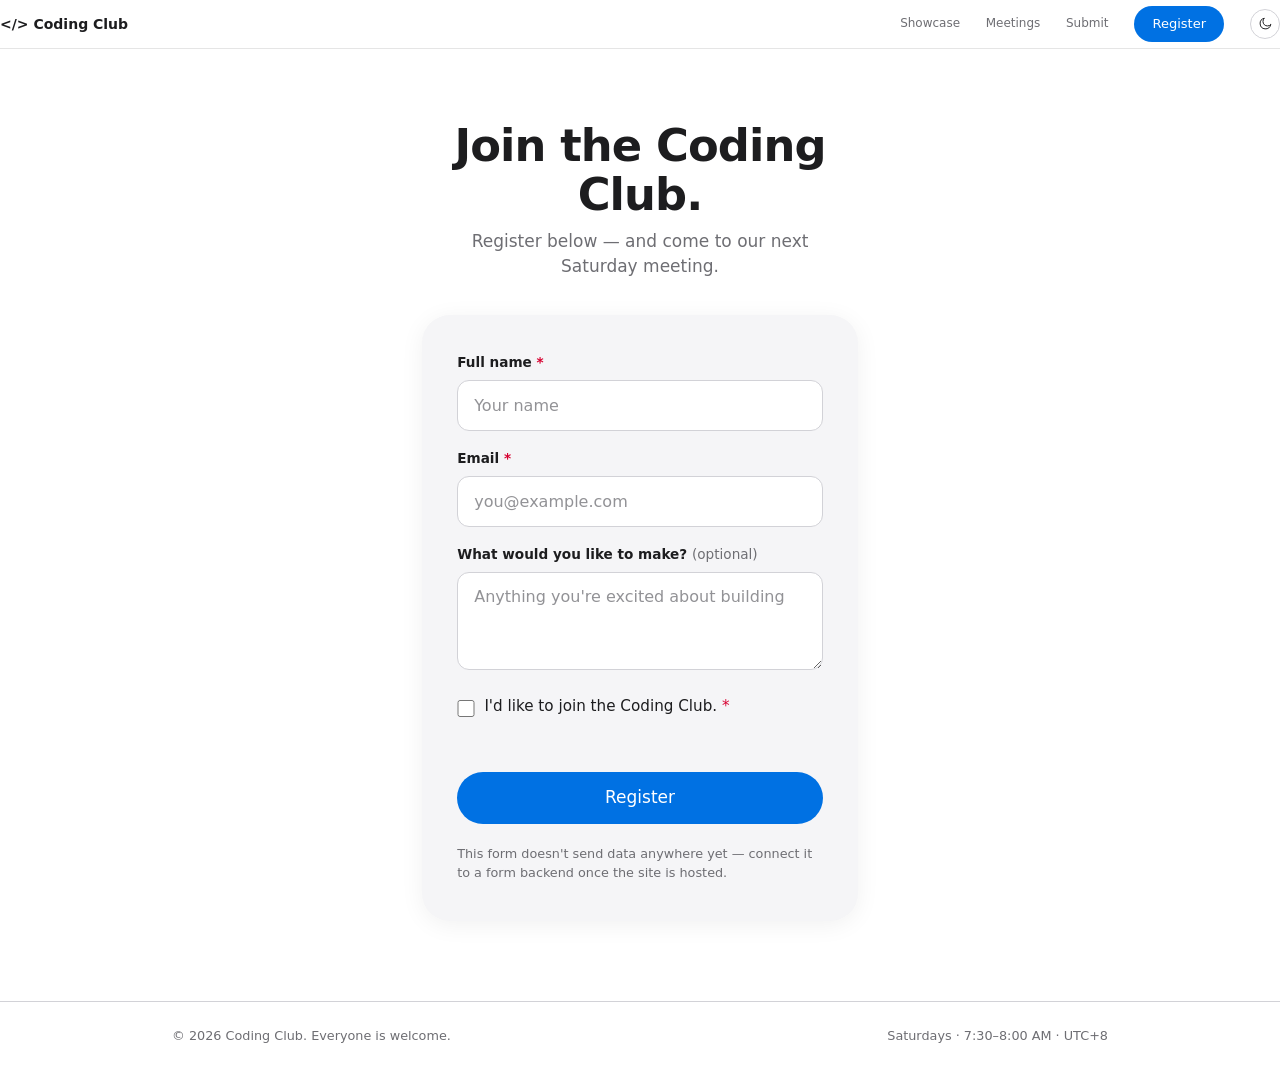
==== register.html @ 9e3baac1 "Coding Club website" ====
<!DOCTYPE html>
<html lang="en">
<head>
  <meta charset="UTF-8">
  <meta name="viewport" content="width=device-width, initial-scale=1.0">
  <meta name="description" content="Register to join the Coding Club.">
  <title>Register — Coding Club</title>
  <script>
    /* Apply saved theme before first paint (no flash). No saved value = follow system. */
    try {
      var t = localStorage.getItem('theme');
      if (t === 'dark' || t === 'light') document.documentElement.setAttribute('data-theme', t);
    } catch (e) {}
  </script>
  <link rel="stylesheet" href="style.css">
  <script src="theme.js" defer></script>
  <script src="site.js" defer></script>
</head>
<body>
  <nav class="nav">
    <div class="nav-inner">
      <a class="logo" href="index.html">&lt;/&gt; Coding Club</a>
      <div class="nav-links">
        <a href="index.html#showcase">Showcase</a>
        <a href="index.html#meetings">Meetings</a>
        <a href="submit.html">Submit</a>
        <a href="register.html" class="btn btn-primary">Register</a>
        <button class="theme-toggle" aria-label="Switch theme">
          <svg class="icon-sun" viewBox="0 0 24 24" fill="none" stroke="currentColor" stroke-width="1.6" stroke-linecap="round" aria-hidden="true">
            <circle cx="12" cy="12" r="4.2"></circle>
            <path d="M12 2.5v2.3M12 19.2v2.3M2.5 12h2.3M19.2 12h2.3M5 5l1.7 1.7M17.3 17.3L19 19M19 5l-1.7 1.7M6.7 17.3L5 19"></path>
          </svg>
          <svg class="icon-moon" viewBox="0 0 24 24" fill="none" stroke="currentColor" stroke-width="1.6" stroke-linecap="round" stroke-linejoin="round" aria-hidden="true">
            <path d="M20.4 13.9A8.6 8.6 0 1 1 10.1 3.6a6.8 6.8 0 0 0 10.3 10.3z"></path>
          </svg>
        </button>
      </div>
    </div>
  </nav>

  <main class="auth-wrap container">
    <h1>Join the Coding Club.</h1>
    <p class="page-sub">Register below — and come to our next Saturday meeting.</p>

    <form id="register-form" class="form-card" novalidate>
      <div class="form-row">
        <label for="reg-name">Full name <span class="required">*</span></label>
        <input type="text" id="reg-name" required autocomplete="name" placeholder="Your name">
      </div>

      <div class="form-row">
        <label for="reg-email">Email <span class="required">*</span></label>
        <input type="email" id="reg-email" required autocomplete="email" placeholder="you@example.com">
      </div>

      <div class="form-row">
        <label for="reg-msg">What would you like to make? <span class="muted">(optional)</span></label>
        <textarea id="reg-msg" rows="3" maxlength="500" placeholder="Anything you're excited about building"></textarea>
      </div>

      <div class="form-row checkbox-row">
        <input type="checkbox" id="reg-consent" required>
        <label for="reg-consent">I'd like to join the Coding Club. <span class="required">*</span></label>
      </div>

      <p id="reg-status" class="status" role="status" aria-live="polite"></p>
      <button type="submit" class="btn btn-primary btn-block">Register</button>

      <p class="form-note">This form doesn't send data anywhere yet — connect it to a form backend once the site is hosted.</p>
    </form>
  </main>

  <footer>
    <div class="container foot-inner">
      <p>© <span id="year"></span> Coding Club. Everyone is welcome.</p>
      <p>Saturdays · 7:30–8:00 AM · UTC+8</p>
    </div>
  </footer>

  <script>
    document.getElementById('register-form').addEventListener('submit', function (e) {
      e.preventDefault();
      var status = document.getElementById('reg-status');
      if (!this.checkValidity()) {
        status.textContent = 'Please fill in the required fields.';
        status.className = 'status error';
        return;
      }
      status.textContent = 'Thanks for registering. See you Saturday.';
      status.className = 'status success';
      this.reset();
    });
  </script>
</body>
</html>
---- style.css ----
/* ============================================================
   Coding Club — Apple-inspired stylesheet
   Follows the system theme by default; the nav toggle forces
   dark or light and remembers the choice (see theme.js).
   ============================================================ */

/* ---------- Light theme (default) ---------- */
:root {
  --bg: #ffffff;
  --bg-alt: #f5f5f7;
  --text: #1d1d1f;
  --muted: #6e6e73;
  --link: #0071e3;
  --btn-bg: #0071e3;
  --btn-hover: #0077ed;
  --btn-text: #ffffff;
  --card: #f5f5f7;
  --panel: #ffffff;
  --panel-border: transparent;
  --nav-bg: rgba(255, 255, 255, 0.72);
  --nav-border: rgba(0, 0, 0, 0.1);
  --hairline: #d2d2d7;
  --input-bg: #ffffff;
  --input-border: #d2d2d7;
  --band-bg: #1d1d1f;
  --band-text: #f5f5f7;
  --success: #1d8a3e;
  --danger: #d70030;
  --shadow: 0 4px 24px rgba(0, 0, 0, 0.06);
  color-scheme: light;
}

/* ---------- Dark theme (system preference) ---------- */
@media (prefers-color-scheme: dark) {
  :root:not([data-theme="light"]) {
    --bg: #000000;
    --bg-alt: #1d1d1f;
    --text: #f5f5f7;
    --muted: #86868b;
    --link: #2997ff;
    --btn-bg: #0071e3;
    --btn-hover: #0077ed;
    --btn-text: #ffffff;
    --card: #1d1d1f;
    --panel: #000000;
    --panel-border: rgba(255, 255, 255, 0.1);
    --nav-bg: rgba(22, 22, 23, 0.72);
    --nav-border: rgba(255, 255, 255, 0.12);
    --hairline: #424245;
    --input-bg: #0b0b0c;
    --input-border: #424245;
    --band-bg: #f5f5f7;
    --band-text: #1d1d1f;
    --success: #30d158;
    --danger: #ff453a;
    --shadow: 0 4px 24px rgba(0, 0, 0, 0.5);
    color-scheme: dark;
  }
}

/* ---------- Forced dark theme (toggle) ---------- */
:root[data-theme="dark"] {
  --bg: #000000;
  --bg-alt: #1d1d1f;
  --text: #f5f5f7;
  --muted: #86868b;
  --link: #2997ff;
  --btn-bg: #0071e3;
  --btn-hover: #0077ed;
  --btn-text: #ffffff;
  --card: #1d1d1f;
  --panel: #000000;
  --panel-border: rgba(255, 255, 255, 0.1);
  --nav-bg: rgba(22, 22, 23, 0.72);
  --nav-border: rgba(255, 255, 255, 0.12);
  --hairline: #424245;
  --input-bg: #0b0b0c;
  --input-border: #424245;
  --band-bg: #f5f5f7;
  --band-text: #1d1d1f;
  --success: #30d158;
  --danger: #ff453a;
  --shadow: 0 4px 24px rgba(0, 0, 0, 0.5);
  color-scheme: dark;
}

/* ---------- Forced light theme (toggle) ---------- */
:root[data-theme="light"] {
  --bg: #ffffff;
  --bg-alt: #f5f5f7;
  --text: #1d1d1f;
  --muted: #6e6e73;
  --link: #0071e3;
  --btn-bg: #0071e3;
  --btn-hover: #0077ed;
  --btn-text: #ffffff;
  --card: #f5f5f7;
  --panel: #ffffff;
  --panel-border: transparent;
  --nav-bg: rgba(255, 255, 255, 0.72);
  --nav-border: rgba(0, 0, 0, 0.1);
  --hairline: #d2d2d7;
  --input-bg: #ffffff;
  --input-border: #d2d2d7;
  --band-bg: #1d1d1f;
  --band-text: #f5f5f7;
  --success: #1d8a3e;
  --danger: #d70030;
  --shadow: 0 4px 24px rgba(0, 0, 0, 0.06);
  color-scheme: light;
}

/* ---------- Base ---------- */
* { box-sizing: border-box; }

html { scroll-behavior: smooth; }
@media (prefers-reduced-motion: reduce) {
  html { scroll-behavior: auto; }
}

body {
  margin: 0;
  font-family: -apple-system, BlinkMacSystemFont, "SF Pro Text", "SF Pro Display", "Helvetica Neue", "Segoe UI", system-ui, sans-serif;
  font-size: 17px;
  line-height: 1.47;
  background: var(--bg);
  color: var(--text);
  -webkit-font-smoothing: antialiased;
}

h1, h2, h3 { letter-spacing: -0.02em; line-height: 1.1; }

.container { max-width: 980px; margin: 0 auto; padding: 0 22px; }

/* ---------- Nav ---------- */
.nav {
  position: sticky;
  top: 0;
  z-index: 100;
  background: var(--nav-bg);
  -webkit-backdrop-filter: saturate(180%) blur(20px);
  backdrop-filter: saturate(180%) blur(20px);
  border-bottom: 1px solid var(--nav-border);
}

.nav-inner {
  height: 48px;
  display: flex;
  align-items: center;
  justify-content: space-between;
  gap: 1.75rem;
  overflow-x: auto;
}

.logo {
  font-size: 14px;
  font-weight: 600;
  color: var(--text);
  text-decoration: none;
  white-space: nowrap;
}

.nav-links { display: flex; align-items: center; gap: 1.6rem; }

.nav-links a:not(.btn) {
  font-size: 12px;
  color: var(--muted);
  text-decoration: none;
  white-space: nowrap;
}

.nav-links a:not(.btn):hover { color: var(--text); }

/* ---------- Buttons and links ---------- */
.btn {
  display: inline-block;
  border: 0;
  border-radius: 980px;
  padding: 0.55rem 1.15rem;
  font: inherit;
  font-size: 13px;
  font-weight: 500;
  text-decoration: none;
  cursor: pointer;
  transition: background 0.15s ease;
}

.btn-primary { background: var(--btn-bg); color: var(--btn-text); }
.btn-primary:hover { background: var(--btn-hover); }
.btn-hero { font-size: 17px; padding: 0.8rem 1.75rem; }
.btn-block { display: flex; width: 100%; justify-content: center; font-size: 17px; padding: 0.85rem 1.75rem; }

.cta-link {
  font-size: 17px;
  color: var(--link);
  text-decoration: none;
  display: inline-block;
}

.cta-link:hover { text-decoration: underline; }

/* ---------- Hero ---------- */
.hero { text-align: center; padding-top: 5.5rem; padding-bottom: 4.5rem; }

.eyebrow { margin: 0; font-size: 21px; font-weight: 600; color: var(--muted); }

.hero h1 {
  font-size: clamp(2.6rem, 7vw, 4.25rem);
  font-weight: 700;
  letter-spacing: -0.03em;
  margin: 0.35em 0 0.3em;
}

.hero .sub {
  font-size: clamp(1.05rem, 2.4vw, 1.3rem);
  color: var(--muted);
  max-width: 40rem;
  margin: 0 auto 1.9rem;
}

.hero-ctas {
  display: flex;
  align-items: center;
  justify-content: center;
  gap: 2rem;
  flex-wrap: wrap;
}

/* ---------- Bands and sections ---------- */
.band { background: var(--bg-alt); }
.section { padding-top: 5rem; padding-bottom: 4.75rem; }

.tiles {
  display: grid;
  grid-template-columns: repeat(auto-fit, minmax(270px, 1fr));
  gap: 20px;
  padding-top: 5rem;
  padding-bottom: 4.75rem;
}

.tile {
  background: var(--panel);
  border: 1px solid var(--panel-border);
  border-radius: 28px;
  padding: 3rem 2.6rem 2.9rem;
  box-shadow: var(--shadow);
}

.tile h3 { font-size: clamp(1.5rem, 3vw, 1.9rem); margin: 0 0 0.6rem; }
.tile p { color: var(--muted); font-size: 1.05rem; margin: 0; }

/* ---------- Statement band (inverted) ---------- */
.statement {
  background: var(--band-bg);
  color: var(--band-text);
  text-align: center;
  padding-top: 6rem;
  padding-bottom: 6rem;
}

.statement h2 {
  font-size: clamp(2.6rem, 8vw, 5rem);
  font-weight: 700;
  letter-spacing: -0.03em;
  margin: 0;
}

/* ---------- Showcase ---------- */
.section-head {
  display: flex;
  align-items: baseline;
  justify-content: space-between;
  gap: 1.25rem;
  flex-wrap: wrap;
  margin-bottom: 2.25rem;
}

.section-head h2 { font-size: clamp(1.9rem, 4.5vw, 2.6rem); font-weight: 700; margin: 0; }

.showcase-grid {
  display: grid;
  grid-template-columns: repeat(auto-fill, minmax(270px, 1fr));
  gap: 20px;
}

.showcase-grid:empty { display: none; }

.showcase-card {
  background: var(--card);
  border-radius: 28px;
  padding: 1.9rem;
  display: flex;
  flex-direction: column;
  gap: 0.55rem;
  margin: 0;
}

.showcase-card h3 { font-size: 1.2rem; margin: 0; }
.showcase-card .desc { color: var(--muted); font-size: 0.98rem; margin: 0; flex-grow: 1; }
.showcase-card .meta { color: var(--muted); font-size: 0.8rem; }

.card-link { color: var(--link); text-decoration: none; font-size: 0.98rem; align-self: flex-start; }
.card-link:hover { text-decoration: underline; }

.empty { text-align: center; padding-top: 3.5rem; padding-bottom: 2rem; }
.empty h3 { font-size: 1.45rem; margin: 0 0 0.5rem; }
.empty p { color: var(--muted); margin: 0 0 1.25rem; }

/* ---------- Meetings ---------- */
.meetings { text-align: center; padding-top: 5rem; padding-bottom: 4.75rem; }

.meetings h2 { font-size: clamp(1.9rem, 4.5vw, 2.6rem); font-weight: 700; margin: 0 0 1rem; }

.rule { font-size: clamp(1.15rem, 2.6vw, 1.5rem); font-weight: 600; margin: 0 0 2rem; }

.next-panel {
  display: inline-block;
  text-align: center;
  background: var(--panel);
  border: 1px solid var(--panel-border);
  border-radius: 22px;
  box-shadow: var(--shadow);
  padding: 1.5rem 2.4rem;
}

.next-label {
  font-size: 0.8rem;
  text-transform: uppercase;
  letter-spacing: 0.06em;
  color: var(--muted);
  margin: 0 0 0.35rem;
}

.next-time { font-size: clamp(1.1rem, 2.6vw, 1.45rem); font-weight: 600; margin: 0; }

.note { color: var(--muted); font-size: 0.85rem; margin: 1.5rem 0 0; }

/* ---------- Register CTA ---------- */
.cta { text-align: center; }
.cta h2 { font-size: clamp(2rem, 5vw, 2.9rem); font-weight: 700; margin: 0 0 0.75rem; }
.cta p { color: var(--muted); font-size: 1.1rem; margin: 0 0 1.9rem; }

/* ---------- Footer ---------- */
footer { border-top: 1px solid var(--hairline); }

.foot-inner {
  display: flex;
  justify-content: space-between;
  gap: 0.75rem 2rem;
  flex-wrap: wrap;
  padding-top: 1.6rem;
  padding-bottom: 1.6rem;
  font-size: 0.8rem;
  color: var(--muted);
}

.foot-inner p { margin: 0; }

/* ---------- Forms ---------- */
.auth-wrap { max-width: 30rem; margin: 0 auto; padding-top: 4.5rem; padding-bottom: 5rem; }

.auth-wrap h1 {
  font-size: clamp(2rem, 5vw, 2.8rem);
  font-weight: 700;
  text-align: center;
  margin: 0 0 0.6rem;
}

.page-sub { text-align: center; color: var(--muted); margin: 0 auto 0.5rem; max-width: 26rem; }

.form-card {
  background: var(--card);
  border-radius: 28px;
  padding: 2.4rem 2.2rem;
  margin-top: 2.25rem;
  box-shadow: var(--shadow);
}

.form-row { margin-bottom: 1.15rem; }

.form-row label { display: block; font-size: 0.85rem; font-weight: 600; margin-bottom: 0.4rem; }

.required { color: var(--danger); }
.muted { color: var(--muted); font-weight: 400; }

input[type="text"], input[type="email"], input[type="url"], textarea {
  width: 100%;
  padding: 0.8rem 1rem;
  font: inherit;
  font-size: 1rem;
  color: var(--text);
  background: var(--input-bg);
  border: 1px solid var(--input-border);
  border-radius: 12px;
}

input::placeholder, textarea::placeholder { color: var(--muted); opacity: 0.75; }

input:focus, textarea:focus {
  outline: none;
  border-color: var(--btn-bg);
  box-shadow: 0 0 0 4px rgba(0, 113, 227, 0.15);
}

textarea { resize: vertical; }

.field-hint { font-size: 0.75rem; color: var(--muted); margin: 0.35rem 0 0; }

.checkbox-row { display: flex; gap: 0.6rem; align-items: flex-start; }

.checkbox-row input[type="checkbox"] {
  width: 1.1rem;
  height: 1.1rem;
  margin: 0.28rem 0 0;
  accent-color: var(--btn-bg);
  flex: none;
}

.checkbox-row label { margin: 0; font-weight: 400; font-size: 0.95rem; }

.status { font-size: 0.95rem; min-height: 1.3em; margin: 0.25rem 0 1rem; }
.status.error { color: var(--danger); }
.status.success { color: var(--success); }
.status a { color: var(--link); }

.form-note { font-size: 0.8rem; color: var(--muted); margin: 1.25rem 0 0; line-height: 1.5; }

/* ---------- Theme toggle ---------- */
.theme-toggle {
  display: inline-flex;
  align-items: center;
  justify-content: center;
  width: 30px;
  height: 30px;
  padding: 0;
  background: transparent;
  border: 1px solid var(--hairline);
  border-radius: 999px;
  color: var(--text);
  cursor: pointer;
}

.theme-toggle:hover { border-color: var(--muted); }
.theme-toggle svg { width: 15px; height: 15px; }
.theme-toggle .icon-sun { display: none; }
.theme-toggle .icon-moon { display: block; }

/* ---------- Focus ---------- */
a:focus-visible, button:focus-visible { outline: 2px solid var(--link); outline-offset: 2px; }

/* ---------- Small screens ---------- */
@media (max-width: 640px) {
  .nav-links a:not(.btn) { display: none; }
  .nav-inner { overflow-x: visible; gap: 1rem; }
  .nav-links { gap: 0.9rem; }
  .hero { padding-top: 3.5rem; padding-bottom: 3rem; }
  .hero-ctas { gap: 1.25rem; }
  .section, .tiles, .meetings { padding-top: 3.25rem; padding-bottom: 3.25rem; }
  .statement { padding-top: 4rem; padding-bottom: 4rem; }
  .form-card { padding: 1.9rem 1.4rem; }
}
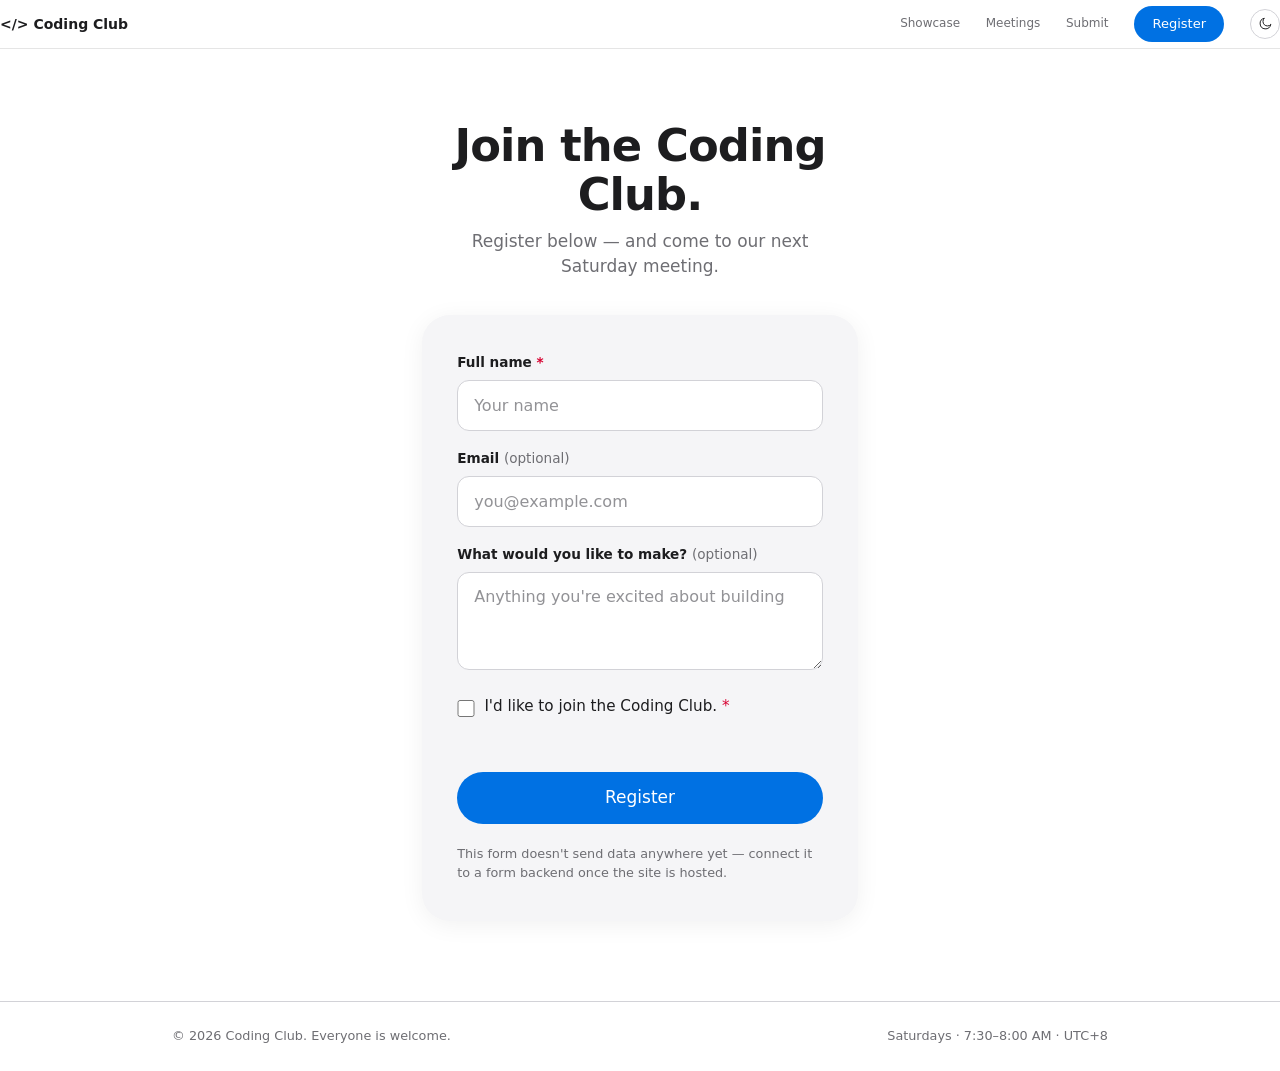
==== commit 79aa3524: "Add scroll-reveal animations; make email optional in register" ====
--- a/register.html
+++ b/register.html
@@ -11,6 +11,10 @@
       var t = localStorage.getItem('theme');
       if (t === 'dark' || t === 'light') document.documentElement.setAttribute('data-theme', t);
     } catch (e) {}
+    /* Enable scroll-reveal animations; site.js reveals elements as they scroll in. */
+    if ('IntersectionObserver' in window && !window.matchMedia('(prefers-reduced-motion: reduce)').matches) {
+      document.documentElement.classList.add('anim-on');
+    }
   </script>
   <link rel="stylesheet" href="style.css">
   <script src="theme.js" defer></script>
@@ -39,18 +43,18 @@
   </nav>
 
   <main class="auth-wrap container">
-    <h1>Join the Coding Club.</h1>
-    <p class="page-sub">Register below — and come to our next Saturday meeting.</p>
+    <h1 class="reveal">Join the Coding Club.</h1>
+    <p class="page-sub reveal rd1">Register below — and come to our next Saturday meeting.</p>
 
-    <form id="register-form" class="form-card" novalidate>
+    <form id="register-form" class="form-card reveal rd2" novalidate>
       <div class="form-row">
         <label for="reg-name">Full name <span class="required">*</span></label>
         <input type="text" id="reg-name" required autocomplete="name" placeholder="Your name">
       </div>
 
       <div class="form-row">
-        <label for="reg-email">Email <span class="required">*</span></label>
-        <input type="email" id="reg-email" required autocomplete="email" placeholder="you@example.com">
+        <label for="reg-email">Email <span class="muted">(optional)</span></label>
+        <input type="email" id="reg-email" autocomplete="email" placeholder="you@example.com">
       </div>
 
       <div class="form-row">
@@ -81,8 +85,16 @@
     document.getElementById('register-form').addEventListener('submit', function (e) {
       e.preventDefault();
       var status = document.getElementById('reg-status');
-      if (!this.checkValidity()) {
+      var name = document.getElementById('reg-name');
+      var email = document.getElementById('reg-email');
+      var consent = document.getElementById('reg-consent');
+      if (!name.value.trim() || !consent.checked) {
         status.textContent = 'Please fill in the required fields.';
+        status.className = 'status error';
+        return;
+      }
+      if (email.value.trim() && !email.checkValidity()) {
+        status.textContent = 'Please enter a valid email address, or leave it empty.';
         status.className = 'status error';
         return;
       }
--- a/style.css
+++ b/style.css
@@ -448,6 +448,34 @@
 /* ---------- Focus ---------- */
 a:focus-visible, button:focus-visible { outline: 2px solid var(--link); outline-offset: 2px; }
 
+/* ---------- Scroll-reveal animations ----------
+   Enabled by the inline head script (class "anim-on" on <html>);
+   site.js adds "is-visible" as elements enter the viewport. */
+html.anim-on .reveal {
+  opacity: 0;
+  transform: translateY(24px);
+  transition:
+    opacity 0.7s cubic-bezier(0.22, 0.61, 0.36, 1),
+    transform 0.7s cubic-bezier(0.22, 0.61, 0.36, 1);
+}
+
+html.anim-on .reveal.is-visible {
+  opacity: 1;
+  transform: none;
+}
+
+html.anim-on .rd1 { transition-delay: 0.08s; }
+html.anim-on .rd2 { transition-delay: 0.16s; }
+html.anim-on .rd3 { transition-delay: 0.24s; }
+
+@media (prefers-reduced-motion: reduce) {
+  html.anim-on .reveal {
+    opacity: 1;
+    transform: none;
+    transition: none;
+  }
+}
+
 /* ---------- Small screens ---------- */
 @media (max-width: 640px) {
   .nav-links a:not(.btn) { display: none; }
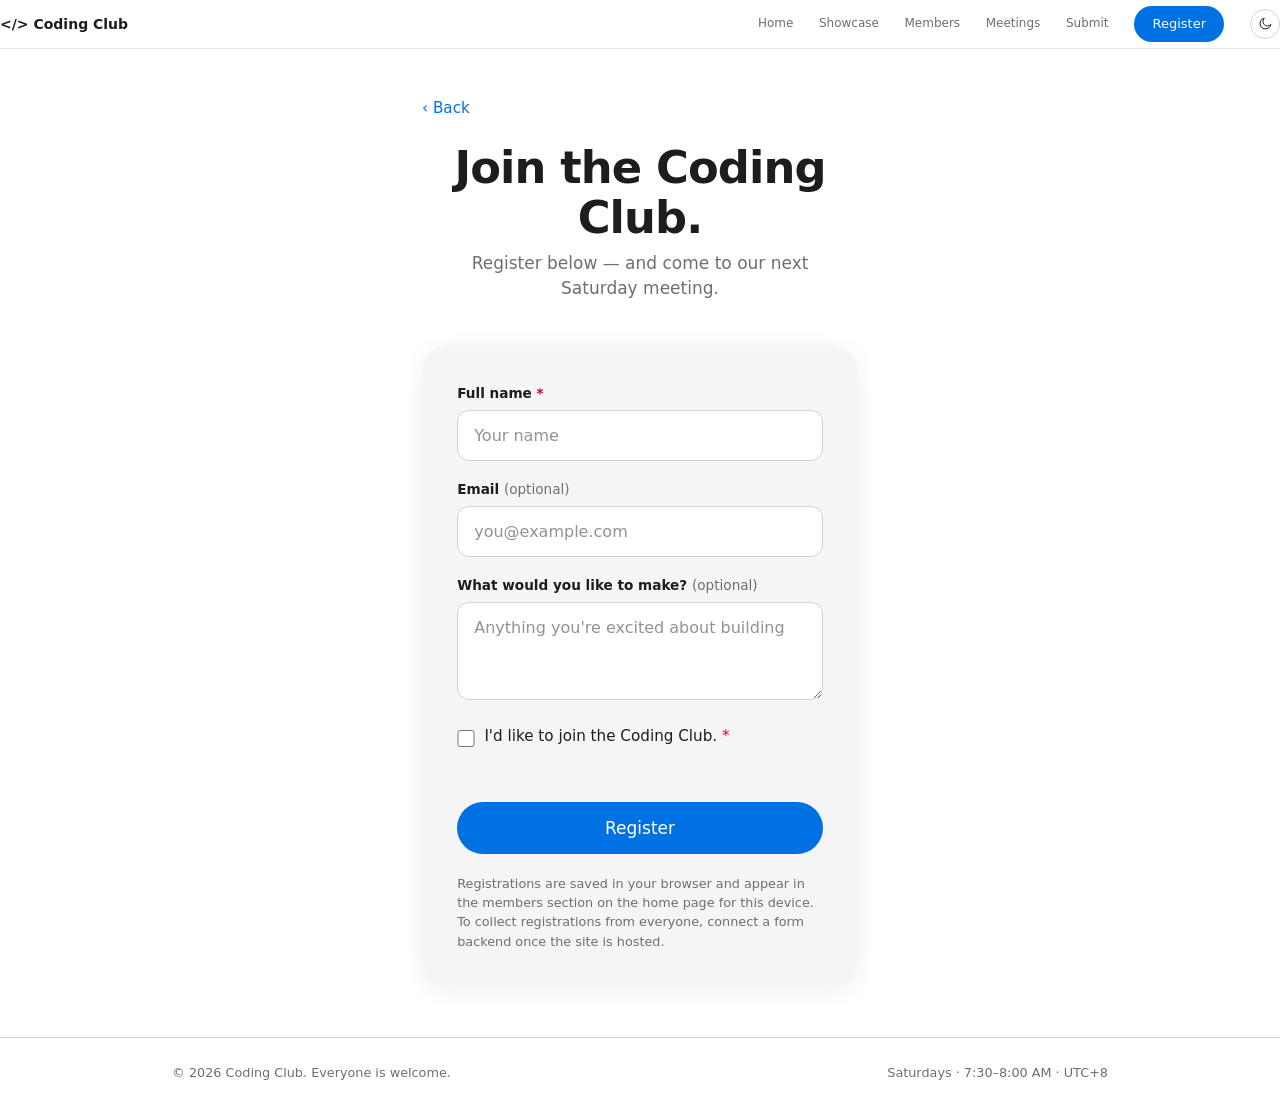
==== commit 063b987e: "Hero command terminal, members section with watch effect, stacking sections, nav updates" ====
--- a/register.html
+++ b/register.html
@@ -25,7 +25,9 @@
     <div class="nav-inner">
       <a class="logo" href="index.html">&lt;/&gt; Coding Club</a>
       <div class="nav-links">
+        <a href="index.html">Home</a>
         <a href="index.html#showcase">Showcase</a>
+        <a href="index.html#members">Members</a>
         <a href="index.html#meetings">Meetings</a>
         <a href="submit.html">Submit</a>
         <a href="register.html" class="btn btn-primary">Register</a>
@@ -43,7 +45,8 @@
   </nav>
 
   <main class="auth-wrap container">
-    <h1 class="reveal">Join the Coding Club.</h1>
+    <a href="index.html" class="back-link reveal">‹ Back</a>
+    <h1 class="reveal rd1">Join the Coding Club.</h1>
     <p class="page-sub reveal rd1">Register below — and come to our next Saturday meeting.</p>
 
     <form id="register-form" class="form-card reveal rd2" novalidate>
@@ -70,7 +73,7 @@
       <p id="reg-status" class="status" role="status" aria-live="polite"></p>
       <button type="submit" class="btn btn-primary btn-block">Register</button>
 
-      <p class="form-note">This form doesn't send data anywhere yet — connect it to a form backend once the site is hosted.</p>
+      <p class="form-note">Registrations are saved in your browser and appear in the members section on the home page for this device. To collect registrations from everyone, connect a form backend once the site is hosted.</p>
     </form>
   </main>
 
@@ -87,6 +90,7 @@
       var status = document.getElementById('reg-status');
       var name = document.getElementById('reg-name');
       var email = document.getElementById('reg-email');
+      var make = document.getElementById('reg-msg');
       var consent = document.getElementById('reg-consent');
       if (!name.value.trim() || !consent.checked) {
         status.textContent = 'Please fill in the required fields.';
@@ -98,7 +102,19 @@
         status.className = 'status error';
         return;
       }
-      status.textContent = 'Thanks for registering. See you Saturday.';
+      var members = [];
+      try {
+        var raw = JSON.parse(localStorage.getItem('members'));
+        if (Array.isArray(raw)) members = raw;
+      } catch (err) {}
+      members.push({
+        name: name.value.trim(),
+        email: email.value.trim(),
+        make: make.value.trim(),
+        date: new Date().toISOString()
+      });
+      try { localStorage.setItem('members', JSON.stringify(members)); } catch (err) {}
+      status.textContent = 'Thanks for registering. See you Saturday — you are now in the members section on the home page.';
       status.className = 'status success';
       this.reset();
     });
--- a/style.css
+++ b/style.css
@@ -1,5 +1,6 @@
 /* ============================================================
-   Coding Club — Apple-inspired stylesheet
+   Coding Club — stylesheet
+   Full-screen snap sections, one solid color each, centered text.
    Follows the system theme by default; the nav toggle forces
    dark or light and remembers the choice (see theme.js).
    ============================================================ */
@@ -7,7 +8,7 @@
 /* ---------- Light theme (default) ---------- */
 :root {
   --bg: #ffffff;
-  --bg-alt: #f5f5f7;
+  --bg-alt: #f0f0f3;
   --text: #1d1d1f;
   --muted: #6e6e73;
   --link: #0071e3;
@@ -15,8 +16,6 @@
   --btn-hover: #0077ed;
   --btn-text: #ffffff;
   --card: #f5f5f7;
-  --panel: #ffffff;
-  --panel-border: transparent;
   --nav-bg: rgba(255, 255, 255, 0.72);
   --nav-border: rgba(0, 0, 0, 0.1);
   --hairline: #d2d2d7;
@@ -42,8 +41,6 @@
     --btn-hover: #0077ed;
     --btn-text: #ffffff;
     --card: #1d1d1f;
-    --panel: #000000;
-    --panel-border: rgba(255, 255, 255, 0.1);
     --nav-bg: rgba(22, 22, 23, 0.72);
     --nav-border: rgba(255, 255, 255, 0.12);
     --hairline: #424245;
@@ -69,8 +66,6 @@
   --btn-hover: #0077ed;
   --btn-text: #ffffff;
   --card: #1d1d1f;
-  --panel: #000000;
-  --panel-border: rgba(255, 255, 255, 0.1);
   --nav-bg: rgba(22, 22, 23, 0.72);
   --nav-border: rgba(255, 255, 255, 0.12);
   --hairline: #424245;
@@ -87,7 +82,7 @@
 /* ---------- Forced light theme (toggle) ---------- */
 :root[data-theme="light"] {
   --bg: #ffffff;
-  --bg-alt: #f5f5f7;
+  --bg-alt: #f0f0f3;
   --text: #1d1d1f;
   --muted: #6e6e73;
   --link: #0071e3;
@@ -95,8 +90,6 @@
   --btn-hover: #0077ed;
   --btn-text: #ffffff;
   --card: #f5f5f7;
-  --panel: #ffffff;
-  --panel-border: transparent;
   --nav-bg: rgba(255, 255, 255, 0.72);
   --nav-border: rgba(0, 0, 0, 0.1);
   --hairline: #d2d2d7;
@@ -114,9 +107,11 @@
 * { box-sizing: border-box; }
 
 html { scroll-behavior: smooth; }
-@media (prefers-reduced-motion: reduce) {
-  html { scroll-behavior: auto; }
-}
+
+/* Full-screen snap scrolling, enabled only on pages with .screen sections
+   (site.js adds the "snap" class). Proximity lets you rest mid-transition
+   between two sections instead of forcing distinct stops. */
+html.snap { scroll-snap-type: y proximity; }
 
 body {
   margin: 0;
@@ -187,6 +182,10 @@
 
 .btn-primary { background: var(--btn-bg); color: var(--btn-text); }
 .btn-primary:hover { background: var(--btn-hover); }
+
+.btn-invert { background: #ffffff; color: var(--btn-bg); }
+.btn-invert:hover { background: rgba(255, 255, 255, 0.9); }
+
 .btn-hero { font-size: 17px; padding: 0.8rem 1.75rem; }
 .btn-block { display: flex; width: 100%; justify-content: center; font-size: 17px; padding: 0.85rem 1.75rem; }
 
@@ -199,23 +198,73 @@
 
 .cta-link:hover { text-decoration: underline; }
 
+/* ---------- Full-screen snap sections ----------
+   Sections pin in place while the next one slides up over them, so the
+   current section's content stays still during the change. */
+.screen,
+.screen-scroll {
+  min-height: 100vh;
+  min-height: 100svh;
+  scroll-snap-align: start;
+  display: flex;
+  flex-direction: column;
+  align-items: center;
+  text-align: center;
+  padding: 6rem 22px;
+}
+
+.screen { position: sticky; top: 0; z-index: 1; }
+.screen-scroll { position: relative; z-index: 1; }
+
+/* Auto margins center each section's content; they collapse to zero when a
+   section's content is taller than the viewport, so the top stays reachable. */
+.screen > :first-child, .screen-scroll > :first-child { margin-top: auto; }
+.screen > :last-child, .screen-scroll > :last-child { margin-bottom: auto; }
+
+.screen h2, .screen-scroll h2 { margin: 0 0 1rem; }
+
+/* On very short screens, unpin the sections so tall content stays reachable. */
+@media (max-height: 600px) {
+  .screen { position: relative; }
+}
+
+.screen-alt { background: var(--bg-alt); }
+
+.screen-band { background: var(--band-bg); color: var(--band-text); }
+.screen-band h2 {
+  font-size: clamp(2.75rem, 9vw, 5.5rem);
+  font-weight: 700;
+  letter-spacing: -0.03em;
+  margin: 0;
+}
+
+.screen-accent { background: var(--btn-bg); color: #ffffff; }
+.screen-accent .mono-label { color: rgba(255, 255, 255, 0.72); }
+.screen-accent h2 { color: #ffffff; }
+.screen-accent .lead { color: rgba(255, 255, 255, 0.88); margin: 0 0 2rem; }
+
+.mono-label {
+  font-family: ui-monospace, "SF Mono", SFMono-Regular, Menlo, Consolas, "Liberation Mono", monospace;
+  font-size: 1rem;
+  color: var(--muted);
+  margin: 0 0 1.5rem;
+}
+
 /* ---------- Hero ---------- */
-.hero { text-align: center; padding-top: 5.5rem; padding-bottom: 4.5rem; }
-
-.eyebrow { margin: 0; font-size: 21px; font-weight: 600; color: var(--muted); }
+.eyebrow { margin: 0 0 0.5rem; font-size: 21px; font-weight: 600; color: var(--muted); }
 
 .hero h1 {
   font-size: clamp(2.6rem, 7vw, 4.25rem);
   font-weight: 700;
   letter-spacing: -0.03em;
-  margin: 0.35em 0 0.3em;
+  margin: 0 0 0.4rem;
 }
 
 .hero .sub {
   font-size: clamp(1.05rem, 2.4vw, 1.3rem);
   color: var(--muted);
   max-width: 40rem;
-  margin: 0 auto 1.9rem;
+  margin: 0 0 1.9rem;
 }
 
 .hero-ctas {
@@ -226,47 +275,22 @@
   flex-wrap: wrap;
 }
 
-/* ---------- Bands and sections ---------- */
-.band { background: var(--bg-alt); }
-.section { padding-top: 5rem; padding-bottom: 4.75rem; }
-
-.tiles {
+/* ---------- What we do (two text columns) ---------- */
+.duo {
+  width: 100%;
+  max-width: 60rem;
   display: grid;
-  grid-template-columns: repeat(auto-fit, minmax(270px, 1fr));
-  gap: 20px;
-  padding-top: 5rem;
-  padding-bottom: 4.75rem;
-}
-
-.tile {
-  background: var(--panel);
-  border: 1px solid var(--panel-border);
-  border-radius: 28px;
-  padding: 3rem 2.6rem 2.9rem;
-  box-shadow: var(--shadow);
-}
-
-.tile h3 { font-size: clamp(1.5rem, 3vw, 1.9rem); margin: 0 0 0.6rem; }
-.tile p { color: var(--muted); font-size: 1.05rem; margin: 0; }
-
-/* ---------- Statement band (inverted) ---------- */
-.statement {
-  background: var(--band-bg);
-  color: var(--band-text);
-  text-align: center;
-  padding-top: 6rem;
-  padding-bottom: 6rem;
-}
-
-.statement h2 {
-  font-size: clamp(2.6rem, 8vw, 5rem);
-  font-weight: 700;
-  letter-spacing: -0.03em;
-  margin: 0;
-}
+  grid-template-columns: repeat(auto-fit, minmax(260px, 1fr));
+  gap: 3rem 5rem;
+}
+
+.duo h3 { font-size: clamp(1.5rem, 3vw, 1.9rem); margin: 0 0 0.6rem; }
+.duo p { color: var(--muted); font-size: 1.05rem; margin: 0; }
 
 /* ---------- Showcase ---------- */
 .section-head {
+  width: 100%;
+  max-width: 980px;
   display: flex;
   align-items: baseline;
   justify-content: space-between;
@@ -278,6 +302,8 @@
 .section-head h2 { font-size: clamp(1.9rem, 4.5vw, 2.6rem); font-weight: 700; margin: 0; }
 
 .showcase-grid {
+  width: 100%;
+  max-width: 980px;
   display: grid;
   grid-template-columns: repeat(auto-fill, minmax(270px, 1fr));
   gap: 20px;
@@ -287,7 +313,7 @@
 
 .showcase-card {
   background: var(--card);
-  border-radius: 28px;
+  border-radius: 24px;
   padding: 1.9rem;
   display: flex;
   flex-direction: column;
@@ -302,46 +328,18 @@
 .card-link { color: var(--link); text-decoration: none; font-size: 0.98rem; align-self: flex-start; }
 .card-link:hover { text-decoration: underline; }
 
-.empty { text-align: center; padding-top: 3.5rem; padding-bottom: 2rem; }
+.empty { padding: 1.5rem 0; }
 .empty h3 { font-size: 1.45rem; margin: 0 0 0.5rem; }
 .empty p { color: var(--muted); margin: 0 0 1.25rem; }
 
 /* ---------- Meetings ---------- */
-.meetings { text-align: center; padding-top: 5rem; padding-bottom: 4.75rem; }
-
-.meetings h2 { font-size: clamp(1.9rem, 4.5vw, 2.6rem); font-weight: 700; margin: 0 0 1rem; }
-
-.rule { font-size: clamp(1.15rem, 2.6vw, 1.5rem); font-weight: 600; margin: 0 0 2rem; }
-
-.next-panel {
-  display: inline-block;
-  text-align: center;
-  background: var(--panel);
-  border: 1px solid var(--panel-border);
-  border-radius: 22px;
-  box-shadow: var(--shadow);
-  padding: 1.5rem 2.4rem;
-}
-
-.next-label {
-  font-size: 0.8rem;
-  text-transform: uppercase;
-  letter-spacing: 0.06em;
-  color: var(--muted);
-  margin: 0 0 0.35rem;
-}
-
-.next-time { font-size: clamp(1.1rem, 2.6vw, 1.45rem); font-weight: 600; margin: 0; }
-
-.note { color: var(--muted); font-size: 0.85rem; margin: 1.5rem 0 0; }
-
-/* ---------- Register CTA ---------- */
-.cta { text-align: center; }
-.cta h2 { font-size: clamp(2rem, 5vw, 2.9rem); font-weight: 700; margin: 0 0 0.75rem; }
-.cta p { color: var(--muted); font-size: 1.1rem; margin: 0 0 1.9rem; }
+.rule { font-size: clamp(1.3rem, 3.2vw, 1.9rem); font-weight: 700; margin: 0 0 1.5rem; }
+.next-time { font-size: clamp(1.1rem, 2.8vw, 1.45rem); font-weight: 600; margin: 0 0 1rem; }
+.note { color: var(--muted); font-size: 0.85rem; margin: 0; }
 
 /* ---------- Footer ---------- */
 footer { border-top: 1px solid var(--hairline); }
+html.snap footer { scroll-snap-align: end; }
 
 .foot-inner {
   display: flex;
@@ -357,7 +355,21 @@
 .foot-inner p { margin: 0; }
 
 /* ---------- Forms ---------- */
-.auth-wrap { max-width: 30rem; margin: 0 auto; padding-top: 4.5rem; padding-bottom: 5rem; }
+.auth-wrap {
+  max-width: 30rem;
+  margin: 0 auto;
+  min-height: calc(100vh - 120px);
+  min-height: calc(100svh - 120px);
+  display: flex;
+  flex-direction: column;
+  padding-top: 3rem;
+  padding-bottom: 3rem;
+}
+
+/* Auto margins center the block when it fits; they collapse to zero
+   (top-aligned, fully reachable) when the form is taller than the viewport. */
+.auth-wrap > :first-child { margin-top: auto; }
+.auth-wrap > :last-child { margin-bottom: auto; }
 
 .auth-wrap h1 {
   font-size: clamp(2rem, 5vw, 2.8rem);
@@ -448,15 +460,133 @@
 /* ---------- Focus ---------- */
 a:focus-visible, button:focus-visible { outline: 2px solid var(--link); outline-offset: 2px; }
 
+/* ---------- Command terminal (home hero) ---------- */
+.terminal {
+  width: min(26rem, 100%);
+  margin-top: 1.9rem;
+  background: #0e2a4d;
+  border-radius: 14px;
+  box-shadow: 0 12px 32px rgba(4, 20, 46, 0.35);
+  color: #d9e6f7;
+  font-family: ui-monospace, "SF Mono", SFMono-Regular, Menlo, Consolas, "Liberation Mono", monospace;
+  text-align: left;
+}
+
+.term-out {
+  max-height: 9.5rem;
+  overflow-y: auto;
+  padding: 0.9rem 1.1rem 0.35rem;
+  font-size: 0.85rem;
+  line-height: 1.55;
+}
+
+.term-line { white-space: pre-wrap; word-break: break-word; }
+.term-echo { color: #8fb4e3; }
+.term-muted { color: #7d93b5; }
+.term-success { color: #7ee787; }
+
+.term-row {
+  display: flex;
+  align-items: center;
+  gap: 0.55rem;
+  padding: 0.65rem 1.1rem;
+  border-top: 1px solid rgba(255, 255, 255, 0.12);
+}
+
+.term-prompt { color: #6ea8ff; font-weight: 600; }
+
+.term-input {
+  flex: 1;
+  min-width: 0;
+  background: transparent;
+  border: 0;
+  outline: none;
+  color: #eaf2fc;
+  font: inherit;
+  font-size: 0.95rem;
+  padding: 0.35rem 0;
+}
+
+.term-input::placeholder { color: #7d93b5; }
+
+.term-hint {
+  margin: 0.9rem 0 0;
+  font-family: ui-monospace, "SF Mono", SFMono-Regular, Menlo, Consolas, "Liberation Mono", monospace;
+  font-size: 0.8rem;
+  color: var(--muted);
+}
+
+.term-example {
+  padding: 0;
+  border: 0;
+  background: none;
+  color: var(--link);
+  font: inherit;
+  cursor: pointer;
+}
+
+.term-example:hover { text-decoration: underline; }
+
+.visually-hidden {
+  position: absolute;
+  width: 1px;
+  height: 1px;
+  margin: -1px;
+  padding: 0;
+  overflow: hidden;
+  clip: rect(0 0 0 0);
+  white-space: nowrap;
+  border: 0;
+}
+
+/* ---------- Inline link inside a heading ---------- */
+.inline-link { color: var(--link); text-decoration: none; }
+.inline-link:hover { text-decoration: underline; }
+
+/* ---------- Back button (form pages) ---------- */
+.back-link {
+  display: inline-block;
+  font-size: 0.95rem;
+  color: var(--link);
+  text-decoration: none;
+  margin-bottom: 1.5rem;
+}
+
+.back-link:hover { text-decoration: underline; }
+
+/* ---------- Members (smartwatch-style list) ---------- */
+.member-list {
+  width: min(26rem, 100%);
+  display: flex;
+  flex-direction: column;
+  gap: 0.9rem;
+  margin: 1rem 0 0;
+}
+
+.member-item {
+  background: var(--card);
+  border-radius: 18px;
+  padding: 1rem 1.6rem;
+  display: flex;
+  flex-direction: column;
+  gap: 0.15rem;
+  transform-origin: center;
+  will-change: transform, opacity;
+}
+
+.member-name { font-size: 1.15rem; font-weight: 600; }
+.member-date { font-size: 0.8rem; color: var(--muted); }
+
 /* ---------- Scroll-reveal animations ----------
    Enabled by the inline head script (class "anim-on" on <html>);
-   site.js adds "is-visible" as elements enter the viewport. */
+   site.js adds "is-visible" as elements enter the viewport.
+   The transform eases past its target and settles back — a small bounce. */
 html.anim-on .reveal {
   opacity: 0;
   transform: translateY(24px);
   transition:
-    opacity 0.7s cubic-bezier(0.22, 0.61, 0.36, 1),
-    transform 0.7s cubic-bezier(0.22, 0.61, 0.36, 1);
+    opacity 0.6s cubic-bezier(0.22, 0.61, 0.36, 1),
+    transform 0.8s cubic-bezier(0.34, 1.56, 0.64, 1);
 }
 
 html.anim-on .reveal.is-visible {
@@ -469,6 +599,8 @@
 html.anim-on .rd3 { transition-delay: 0.24s; }
 
 @media (prefers-reduced-motion: reduce) {
+  html { scroll-behavior: auto; }
+  html.snap { scroll-snap-type: none; }
   html.anim-on .reveal {
     opacity: 1;
     transform: none;
@@ -481,9 +613,7 @@
   .nav-links a:not(.btn) { display: none; }
   .nav-inner { overflow-x: visible; gap: 1rem; }
   .nav-links { gap: 0.9rem; }
-  .hero { padding-top: 3.5rem; padding-bottom: 3rem; }
+  .screen, .screen-scroll { padding-top: 4.5rem; padding-bottom: 4.5rem; }
   .hero-ctas { gap: 1.25rem; }
-  .section, .tiles, .meetings { padding-top: 3.25rem; padding-bottom: 3.25rem; }
-  .statement { padding-top: 4rem; padding-bottom: 4rem; }
   .form-card { padding: 1.9rem 1.4rem; }
 }
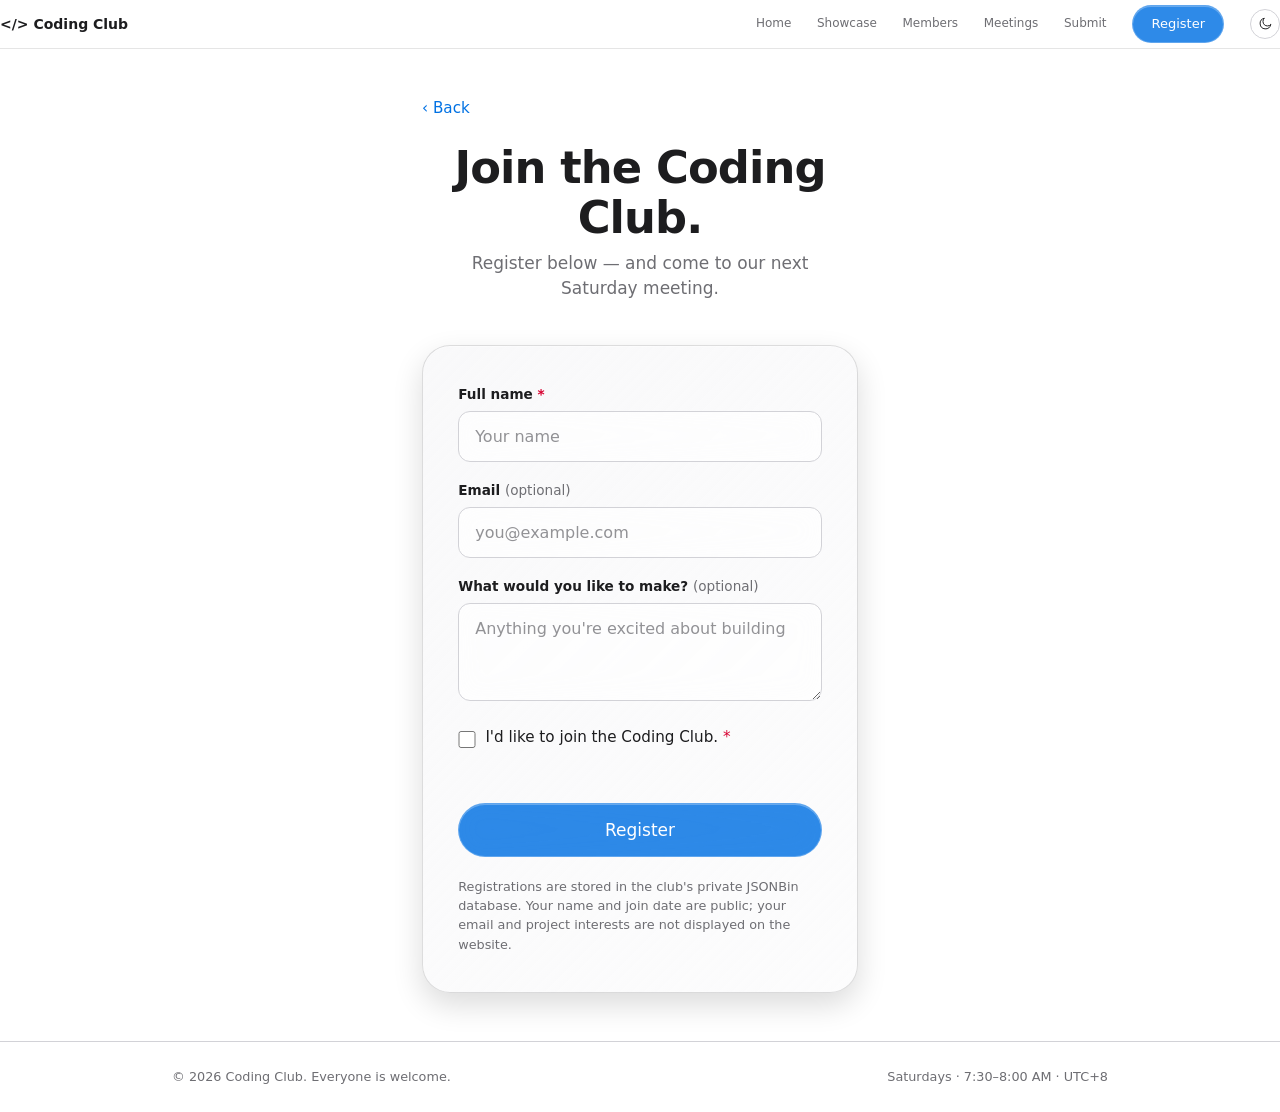
==== commit ad9f0db5: "Move club data behind a JSONBin Worker API Keep JSONBin credentials off the public site and share re" ====
--- a/register.html
+++ b/register.html
@@ -18,6 +18,7 @@
   </script>
   <link rel="stylesheet" href="style.css">
   <script src="theme.js" defer></script>
+  <script src="api.js" defer></script>
   <script src="site.js" defer></script>
 </head>
 <body>
@@ -73,7 +74,7 @@
       <p id="reg-status" class="status" role="status" aria-live="polite"></p>
       <button type="submit" class="btn btn-primary btn-block">Register</button>
 
-      <p class="form-note">Registrations are saved in your browser and appear in the members section on the home page for this device. To collect registrations from everyone, connect a form backend once the site is hosted.</p>
+      <p class="form-note">Registrations are stored in the club's private JSONBin database. Your name and join date are public; your email and project interests are not displayed on the website.</p>
     </form>
   </main>
 
@@ -85,8 +86,9 @@
   </footer>
 
   <script>
-    document.getElementById('register-form').addEventListener('submit', function (e) {
+    document.getElementById('register-form').addEventListener('submit', async function (e) {
       e.preventDefault();
+      var form = this;
       var status = document.getElementById('reg-status');
       var name = document.getElementById('reg-name');
       var email = document.getElementById('reg-email');
@@ -102,21 +104,26 @@
         status.className = 'status error';
         return;
       }
-      var members = [];
+
+      var button = form.querySelector('button[type="submit"]');
+      button.disabled = true;
+      status.textContent = 'Saving your registration...';
+      status.className = 'status';
       try {
-        var raw = JSON.parse(localStorage.getItem('members'));
-        if (Array.isArray(raw)) members = raw;
-      } catch (err) {}
-      members.push({
-        name: name.value.trim(),
-        email: email.value.trim(),
-        make: make.value.trim(),
-        date: new Date().toISOString()
-      });
-      try { localStorage.setItem('members', JSON.stringify(members)); } catch (err) {}
-      status.textContent = 'Thanks for registering. See you Saturday — you are now in the members section on the home page.';
-      status.className = 'status success';
-      this.reset();
+        await window.ClubAPI.post('/api/members', {
+          name: name.value.trim(),
+          email: email.value.trim(),
+          make: make.value.trim()
+        });
+        status.textContent = 'Thanks for registering. See you Saturday — you are now in the members section on the home page.';
+        status.className = 'status success';
+        form.reset();
+      } catch (error) {
+        status.textContent = error.message || 'Could not save your registration. Please try again.';
+        status.className = 'status error';
+      } finally {
+        button.disabled = false;
+      }
     });
   </script>
 </body>
--- a/style.css
+++ b/style.css
@@ -180,7 +180,15 @@
   transition: background 0.15s ease;
 }
 
-.btn-primary { background: var(--btn-bg); color: var(--btn-text); }
+.btn-primary {
+  background: var(--btn-bg);
+  background: color-mix(in srgb, var(--btn-bg) 82%, transparent);
+  color: var(--btn-text);
+  -webkit-backdrop-filter: blur(14px) saturate(160%);
+  backdrop-filter: blur(14px) saturate(160%);
+  border: 1px solid rgba(255, 255, 255, 0.24);
+  box-shadow: inset 0 1px 0 rgba(255, 255, 255, 0.28);
+}
 .btn-primary:hover { background: var(--btn-hover); }
 
 .btn-invert { background: #ffffff; color: var(--btn-bg); }
@@ -200,7 +208,8 @@
 
 /* ---------- Full-screen snap sections ----------
    Sections pin in place while the next one slides up over them, so the
-   current section's content stays still during the change. */
+   current section's content stays still during the change. Every section
+   needs an opaque background so the pinned section below cannot show through. */
 .screen,
 .screen-scroll {
   min-height: 100vh;
@@ -209,17 +218,14 @@
   display: flex;
   flex-direction: column;
   align-items: center;
+  justify-content: center;
   text-align: center;
   padding: 6rem 22px;
+  background: var(--bg);
 }
 
 .screen { position: sticky; top: 0; z-index: 1; }
 .screen-scroll { position: relative; z-index: 1; }
-
-/* Auto margins center each section's content; they collapse to zero when a
-   section's content is taller than the viewport, so the top stays reachable. */
-.screen > :first-child, .screen-scroll > :first-child { margin-top: auto; }
-.screen > :last-child, .screen-scroll > :last-child { margin-bottom: auto; }
 
 .screen h2, .screen-scroll h2 { margin: 0 0 1rem; }
 
@@ -265,14 +271,6 @@
   color: var(--muted);
   max-width: 40rem;
   margin: 0 0 1.9rem;
-}
-
-.hero-ctas {
-  display: flex;
-  align-items: center;
-  justify-content: center;
-  gap: 2rem;
-  flex-wrap: wrap;
 }
 
 /* ---------- What we do (two text columns) ---------- */
@@ -337,8 +335,15 @@
 .next-time { font-size: clamp(1.1rem, 2.8vw, 1.45rem); font-weight: 600; margin: 0 0 1rem; }
 .note { color: var(--muted); font-size: 0.85rem; margin: 0; }
 
-/* ---------- Footer ---------- */
-footer { border-top: 1px solid var(--hairline); }
+/* ---------- Footer ----------
+   Positioned above the pinned sections so it slides over the last one
+   instead of hiding behind it. */
+footer {
+  position: relative;
+  z-index: 2;
+  background: var(--bg);
+  border-top: 1px solid var(--hairline);
+}
 html.snap footer { scroll-snap-align: end; }
 
 .foot-inner {
@@ -402,6 +407,9 @@
   font-size: 1rem;
   color: var(--text);
   background: var(--input-bg);
+  background: color-mix(in srgb, var(--input-bg) 76%, transparent);
+  -webkit-backdrop-filter: blur(12px);
+  backdrop-filter: blur(12px);
   border: 1px solid var(--input-border);
   border-radius: 12px;
 }
@@ -460,40 +468,63 @@
 /* ---------- Focus ---------- */
 a:focus-visible, button:focus-visible { outline: 2px solid var(--link); outline-offset: 2px; }
 
-/* ---------- Command terminal (home hero) ---------- */
+/* ---------- Command terminal (home hero) ----------
+   Skinny, wide, black and white. The output area starts hidden and each
+   printed line fades in just above the input row. */
 .terminal {
-  width: min(26rem, 100%);
-  margin-top: 1.9rem;
-  background: #0e2a4d;
-  border-radius: 14px;
-  box-shadow: 0 12px 32px rgba(4, 20, 46, 0.35);
-  color: #d9e6f7;
+  width: min(40rem, 100%);
+  margin-top: 2.2rem;
+  background: rgba(0, 0, 0, 0.82);
+  -webkit-backdrop-filter: blur(18px) saturate(140%);
+  backdrop-filter: blur(18px) saturate(140%);
+  border: 1px solid rgba(255, 255, 255, 0.16);
+  border-radius: 12px;
+  box-shadow:
+    inset 0 1px 0 rgba(255, 255, 255, 0.12),
+    0 10px 30px rgba(0, 0, 0, 0.35);
+  color: #f2f2f2;
   font-family: ui-monospace, "SF Mono", SFMono-Regular, Menlo, Consolas, "Liberation Mono", monospace;
   text-align: left;
 }
 
 .term-out {
-  max-height: 9.5rem;
+  max-height: 4.4rem;
   overflow-y: auto;
-  padding: 0.9rem 1.1rem 0.35rem;
-  font-size: 0.85rem;
-  line-height: 1.55;
-}
-
-.term-line { white-space: pre-wrap; word-break: break-word; }
-.term-echo { color: #8fb4e3; }
-.term-muted { color: #7d93b5; }
-.term-success { color: #7ee787; }
+  padding: 0.7rem 1rem 0.3rem;
+  font-size: 0.82rem;
+  line-height: 1.5;
+}
+
+.term-out:empty { display: none; }
+
+.term-line {
+  white-space: pre-wrap;
+  word-break: break-word;
+  animation: term-line-in 0.22s ease-out;
+}
+
+@keyframes term-line-in {
+  from { opacity: 0; transform: translateY(3px); }
+  to { opacity: 1; transform: none; }
+}
+
+@media (prefers-reduced-motion: reduce) {
+  .term-line { animation: none; }
+}
+
+.term-echo { color: #bfbfbf; }
+.term-muted { color: #8f8f8f; }
+.term-success { color: #ffffff; font-weight: 700; }
 
 .term-row {
   display: flex;
   align-items: center;
-  gap: 0.55rem;
-  padding: 0.65rem 1.1rem;
-  border-top: 1px solid rgba(255, 255, 255, 0.12);
-}
-
-.term-prompt { color: #6ea8ff; font-weight: 600; }
+  gap: 0.5rem;
+  padding: 0.45rem 1rem;
+  border-top: 1px solid rgba(255, 255, 255, 0.14);
+}
+
+.term-prompt { color: #ffffff; font-weight: 700; }
 
 .term-input {
   flex: 1;
@@ -501,13 +532,13 @@
   background: transparent;
   border: 0;
   outline: none;
-  color: #eaf2fc;
+  color: #ffffff;
   font: inherit;
-  font-size: 0.95rem;
-  padding: 0.35rem 0;
-}
-
-.term-input::placeholder { color: #7d93b5; }
+  font-size: 0.9rem;
+  padding: 0.3rem 0;
+}
+
+.term-input::placeholder { color: #8f8f8f; }
 
 .term-hint {
   margin: 0.9rem 0 0;
@@ -554,17 +585,58 @@
 
 .back-link:hover { text-decoration: underline; }
 
-/* ---------- Members (smartwatch-style list) ---------- */
+/* ---------- Members (circular smartwatch-style list) ----------
+   The sticky stage stays on screen while page scrolling rotates the list.
+   JavaScript sets --members-scroll from the member count; after one full
+   circuit, the runway ends and the next section continues normally. */
+#members {
+  position: relative;
+  z-index: 1;
+  height: calc(100vh + var(--members-scroll, 0px));
+  height: calc(100svh + var(--members-scroll, 0px));
+  scroll-snap-align: start;
+  background: var(--bg-alt);
+}
+
+.members-stage {
+  position: sticky;
+  top: 0;
+  height: 100vh;
+  height: 100svh;
+  display: flex;
+  flex-direction: column;
+  align-items: center;
+  justify-content: center;
+  overflow: hidden;
+  text-align: center;
+  padding: 6rem 22px;
+  background: var(--bg-alt);
+}
+
+.members-stage > .mono-label,
+.members-stage > h2,
+.members-stage > .empty { flex: none; }
+
+.members-stage h2 { margin: 0 0 1rem; }
+
 .member-list {
-  width: min(26rem, 100%);
-  display: flex;
-  flex-direction: column;
-  gap: 0.9rem;
+  position: relative;
+  isolation: isolate;
+  width: min(28rem, 100%);
+  height: min(22rem, 52vh);
+  flex: none;
   margin: 1rem 0 0;
-}
+  overflow: hidden;
+}
+
+.member-list:empty { display: none; }
 
 .member-item {
-  background: var(--card);
+  position: absolute;
+  left: 50%;
+  top: 50%;
+  width: calc(100% - 1rem);
+  overflow: hidden;
   border-radius: 18px;
   padding: 1rem 1.6rem;
   display: flex;
@@ -574,8 +646,40 @@
   will-change: transform, opacity;
 }
 
+.member-item::after {
+  content: "";
+  position: absolute;
+  inset: 0;
+  border-radius: inherit;
+  background: linear-gradient(115deg, rgba(255, 255, 255, 0.3), transparent 42%);
+  opacity: 0.55;
+  pointer-events: none;
+}
+
 .member-name { font-size: 1.15rem; font-weight: 600; }
 .member-date { font-size: 0.8rem; color: var(--muted); }
+
+/* ---------- Liquid glass surfaces ----------
+   Neutral frosted panels used across the site. The solid section backgrounds
+   remain in place so pinned sections never show through one another. */
+.form-card,
+.showcase-card,
+.member-item {
+  background: var(--card);
+  background: linear-gradient(
+    135deg,
+    color-mix(in srgb, var(--card) 62%, transparent),
+    color-mix(in srgb, var(--card) 28%, transparent)
+  );
+  -webkit-backdrop-filter: blur(20px) saturate(160%);
+  backdrop-filter: blur(20px) saturate(160%);
+  border: 1px solid var(--hairline);
+  border-color: color-mix(in srgb, var(--text) 14%, transparent);
+  box-shadow:
+    inset 0 1px 0 rgba(255, 255, 255, 0.42),
+    inset 0 -1px 0 rgba(255, 255, 255, 0.08),
+    0 12px 30px rgba(0, 0, 0, 0.14);
+}
 
 /* ---------- Scroll-reveal animations ----------
    Enabled by the inline head script (class "anim-on" on <html>);
@@ -613,7 +717,6 @@
   .nav-links a:not(.btn) { display: none; }
   .nav-inner { overflow-x: visible; gap: 1rem; }
   .nav-links { gap: 0.9rem; }
-  .screen, .screen-scroll { padding-top: 4.5rem; padding-bottom: 4.5rem; }
-  .hero-ctas { gap: 1.25rem; }
+  .screen, .screen-scroll, .members-stage { padding-top: 4.5rem; padding-bottom: 4.5rem; }
   .form-card { padding: 1.9rem 1.4rem; }
 }
